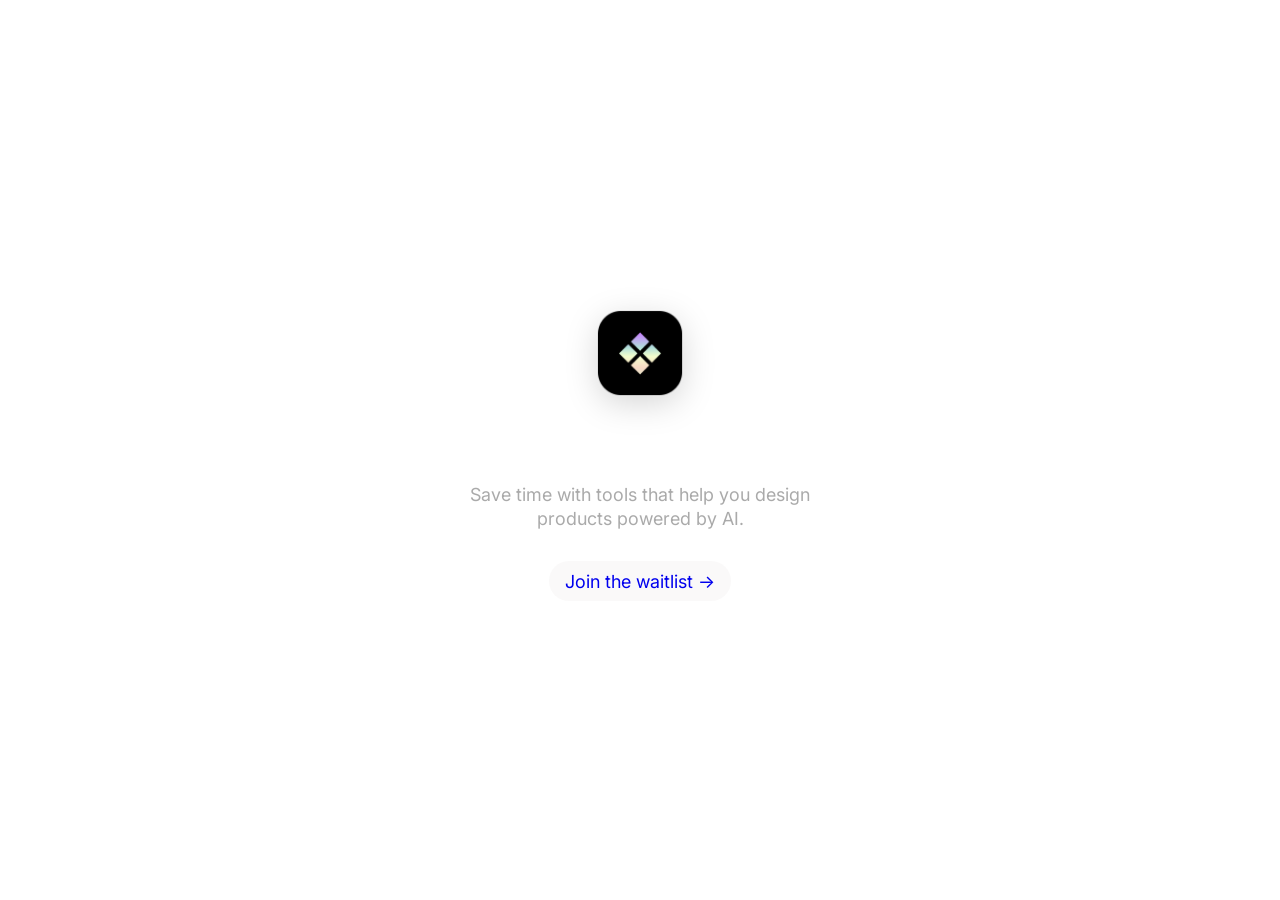
==== index.html @ 4dde7abc "test1" ====
<!DOCTYPE html>
<html lang="en">
<head>
    <meta charset="UTF-8">
    <meta http-equiv="X-UA-Compatible" content="IE=edge">
    <meta name="viewport" content="width=device-width, initial-scale=1.0">
    <link rel="stylesheet" type="text/css" href="style.css">
    <title>Components</title>
</head>
<body>
        <div id="content">
            <img class="fadeInUp1 animated1" src="Icon.png" ></img>
            <h1 class="fadeInUp2 animated2">Automation Tools for Designers</h1>
            <p class="fadeInUp3 animated3">Save time with tools that help you design <br>products powered by AI.</p>
            <a class="fadeInUp4 animated4" id="button" href="google.com">Join the waitlist →</a>
        </div>
</body>
</html>
---- style.css ----
@import url('https://fonts.googleapis.com/css2?family=Inter:wght@400;500&display=swap');

* {
    padding: 0;
    margin: 0;
    font-family: 'Inter', sans-serif;
    -webkit-font-smoothing: antialiased;
}
html, body {
    height:100%;
    overflow: hidden;
  }
body {
    margin: 0;
    padding: 0;
    list-style: none;
    text-decoration: none;
    box-sizing: border-box;
    display: flex;
    justify-content: center;
    align-items: center;
    color: white;
    background: #080808;
    background: url(bg.png) no-repeat center center fixed; 
    -webkit-background-size: cover;
    -moz-background-size: cover;
    -o-background-size: cover;
    background-size: cover;
    opacity: 1;
    -webkit-animation: fadein 3s; /* Safari, Chrome and Opera > 12.1 */
       -moz-animation: fadein 3s; /* Firefox < 16 */
        -ms-animation: fadein 3s; /* Internet Explorer */
         -o-animation: fadein 3s; /* Opera < 12.1 */
            animation: fadein 3s;

}

@keyframes fadein {
    from { opacity: 0; }
    to   { opacity: 1; }
}
img {
    height: 88px;
    margin-bottom: 2rem;
    filter: drop-shadow(0px 8px 16px rgba(0, 0, 0, 0.16));
}
#content {
    text-align: center
}
h1 {
    font-size: 28px;
    font-weight: 500;
    margin-bottom: 1rem;
}
p {
    font-size: 18px;
    color: #AAAAAA;
    margin-bottom: 2.5rem;
    line-height: 24px;
}
#button {
    animation: color-change 5s infinite;
    font-size: 18px;
    padding: .6rem 1rem .6rem 1rem;
    background: rgba(165, 147, 147, 0.06);
    border-radius: 10rem;
    text-decoration: none;
    -webkit-transition: opacity 0.2s ease-in-out;
    -moz-transition: opacity 0.2s ease-in-out;
    -ms-transition: opacity 0.2s ease-in-out;
    -o-transition: opacity 0.2s ease-in-out;
    transition: opacity 0.2s ease-in-out;
}
#button:hover {
    opacity: 0.4;
}

@keyframes color-change {
    0% { color: #DAF4D3; }
    25% { color: #D6BBF4; }
    50% { color: #F5DEC6; }
    75% { color: #B8CBE4; }
    100% { color: #FFFBD6; }
  }
  .animated1 {
    -webkit-animation-duration: 1s;
    animation-duration: 1s;
    -webkit-animation-fill-mode: both;
    animation-fill-mode: both;
    animation-delay: 0.5s;
  }
  
  .animated1.infinite {
    -webkit-animation-iteration-count: infinite;
    animation-iteration-count: infinite;
  }
  
  .animated1.hinge {
    -webkit-animation-duration: 2s;
    animation-duration: 2s;
  }
  @-webkit-keyframes fadeInUp {
    0% {
      opacity: 0;
      -webkit-transform: translate3d(0, 100%, 0);
      transform: translate3d(0, 100%, 0)
    }
    100% {
      opacity: 1;
      -webkit-transform: none;
      transform: none
    }
  }
  
  @keyframes fadeInUp {
    0% {
      opacity: 0;
      -webkit-transform: translate3d(0, 100%, 0);
      -ms-transform: translate3d(0, 100%, 0);
      transform: translate3d(0, 100%, 0)
    }
    100% {
      opacity: 1;
      -webkit-transform: none;
      -ms-transform: none;
      transform: none
    }
  }
  
  .fadeInUp1 {
    -webkit-animation-name: fadeInUp;
    animation-name: fadeInUp
  }
  .animated2 {
    -webkit-animation-duration: 1s;
    animation-duration: 1s;
    -webkit-animation-fill-mode: both;
    animation-fill-mode: both;
    animation-delay: 1s;
  }
  
  .animated2.infinite {
    -webkit-animation-iteration-count: infinite;
    animation-iteration-count: infinite;
  }
  
  .animated2.hinge {
    -webkit-animation-duration: 2s;
    animation-duration: 2s;
  }
  @-webkit-keyframes fadeInUp {
    0% {
      opacity: 0;
      -webkit-transform: translate3d(0, 100%, 0);
      transform: translate3d(0, 100%, 0)
    }
    100% {
      opacity: 1;
      -webkit-transform: none;
      transform: none
    }
  }
  
  @keyframes fadeInUp {
    0% {
      opacity: 0;
      -webkit-transform: translate3d(0, 100%, 0);
      -ms-transform: translate3d(0, 100%, 0);
      transform: translate3d(0, 100%, 0)
    }
    100% {
      opacity: 1;
      -webkit-transform: none;
      -ms-transform: none;
      transform: none
    }
  }
  
  .fadeInUp2 {
    -webkit-animation-name: fadeInUp;
    animation-name: fadeInUp
  }

  .animated3 {
    -webkit-animation-duration: 1s;
    animation-duration: 1s;
    -webkit-animation-fill-mode: both;
    animation-fill-mode: both;
    animation-delay: 1.25s;
  }
  
  .animated3.infinite {
    -webkit-animation-iteration-count: infinite;
    animation-iteration-count: infinite;
  }
  
  .animated3.hinge {
    -webkit-animation-duration: 2s;
    animation-duration: 2s;
  }
  @-webkit-keyframes fadeInUp {
    0% {
      opacity: 0;
      -webkit-transform: translate3d(0, 100%, 0);
      transform: translate3d(0, 100%, 0)
    }
    100% {
      opacity: 1;
      -webkit-transform: none;
      transform: none
    }
  }
  
  @keyframes fadeInUp {
    0% {
      opacity: 0;
      -webkit-transform: translate3d(0, 100%, 0);
      -ms-transform: translate3d(0, 100%, 0);
      transform: translate3d(0, 100%, 0)
    }
    100% {
      opacity: 1;
      -webkit-transform: none;
      -ms-transform: none;
      transform: none
    }
  }
  
  .fadeInUp3 {
    -webkit-animation-name: fadeInUp;
    animation-name: fadeInUp
  }
  .animated4 {
    -webkit-animation-duration: 1s;
    animation-duration: 1s;
    -webkit-animation-fill-mode: both;
    animation-fill-mode: both;
  }
  
  .animated4.infinite {
    -webkit-animation-iteration-count: infinite;
    animation-iteration-count: infinite;
  }
  
  .animated4.hinge {
    -webkit-animation-duration: 2s;
    animation-duration: 2s;
  }
  @-webkit-keyframes fadeInUp {
    0% {
      opacity: 0;
      -webkit-transform: translate3d(0, 100%, 0);
      transform: translate3d(0, 100%, 0)
    }
    100% {
      opacity: 1;
      -webkit-transform: none;
      transform: none
    }
  }
  
  @keyframes fadeInUp {
    0% {
      opacity: 0;
      -webkit-transform: translate3d(0, 100%, 0);
      -ms-transform: translate3d(0, 100%, 0);
      transform: translate3d(0, 100%, 0)
    }
    100% {
      opacity: 1;
      -webkit-transform: none;
      -ms-transform: none;
      transform: none
    }
  }
  
  .fadeInUp4 {
    -webkit-animation-name: fadeInUp;
    animation-name: fadeInUp
  }
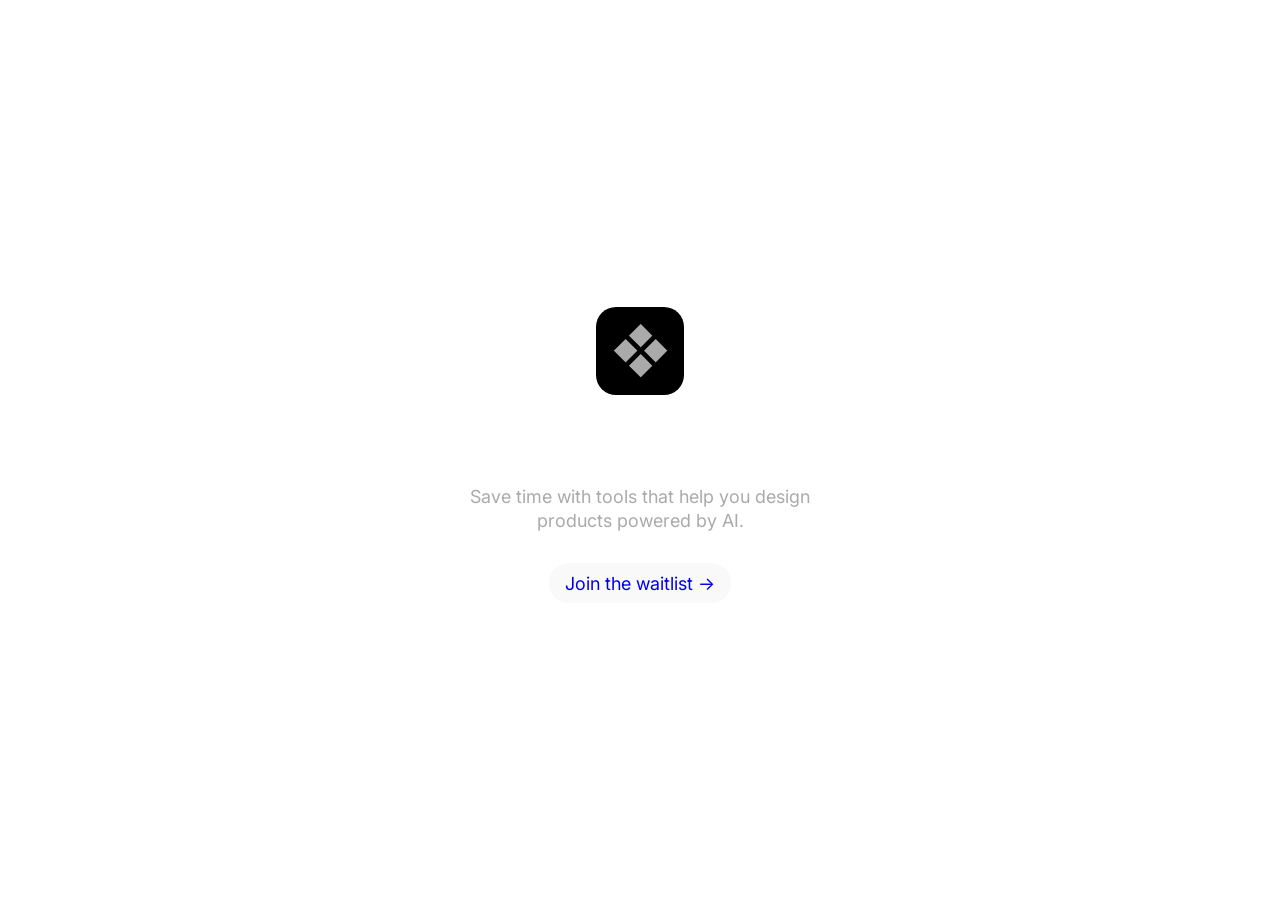
==== commit 84b8420f: "Testish" ====
--- a/index.html
+++ b/index.html
@@ -9,10 +9,14 @@
 </head>
 <body>
         <div id="content">
-            <img class="fadeInUp1 animated1" src="Icon.png" ></img>
+            <div class="logo fadeInUp1 animated1"><p>❖</p></div>
+           <!-- <img class="fadeInUp1 animated1" src="Icon.png" ></img>-->
             <h1 class="fadeInUp2 animated2">Automation Tools for Designers</h1>
             <p class="fadeInUp3 animated3">Save time with tools that help you design <br>products powered by AI.</p>
             <a class="fadeInUp4 animated4" id="button" href="google.com">Join the waitlist →</a>
         </div>
-</body>
-</html>+        <section>
+
+        </section>
+       </body>
+       </html>
--- a/style.css
+++ b/style.css
@@ -34,7 +34,6 @@
             animation: fadein 3s;
 
 }
-
 @keyframes fadein {
     from { opacity: 0; }
     to   { opacity: 1; }
@@ -277,4 +276,16 @@
   .fadeInUp4 {
     -webkit-animation-name: fadeInUp;
     animation-name: fadeInUp
-  }+  }
+
+.logo p{
+  display: inline-block;
+    font-size: 56px;
+    animation: color-change 5s infinite;
+    text-align: center;
+    line-height: 88px;
+    height: 88px;
+    width: 88px;
+    background: black;
+    border-radius: 20px;
+}
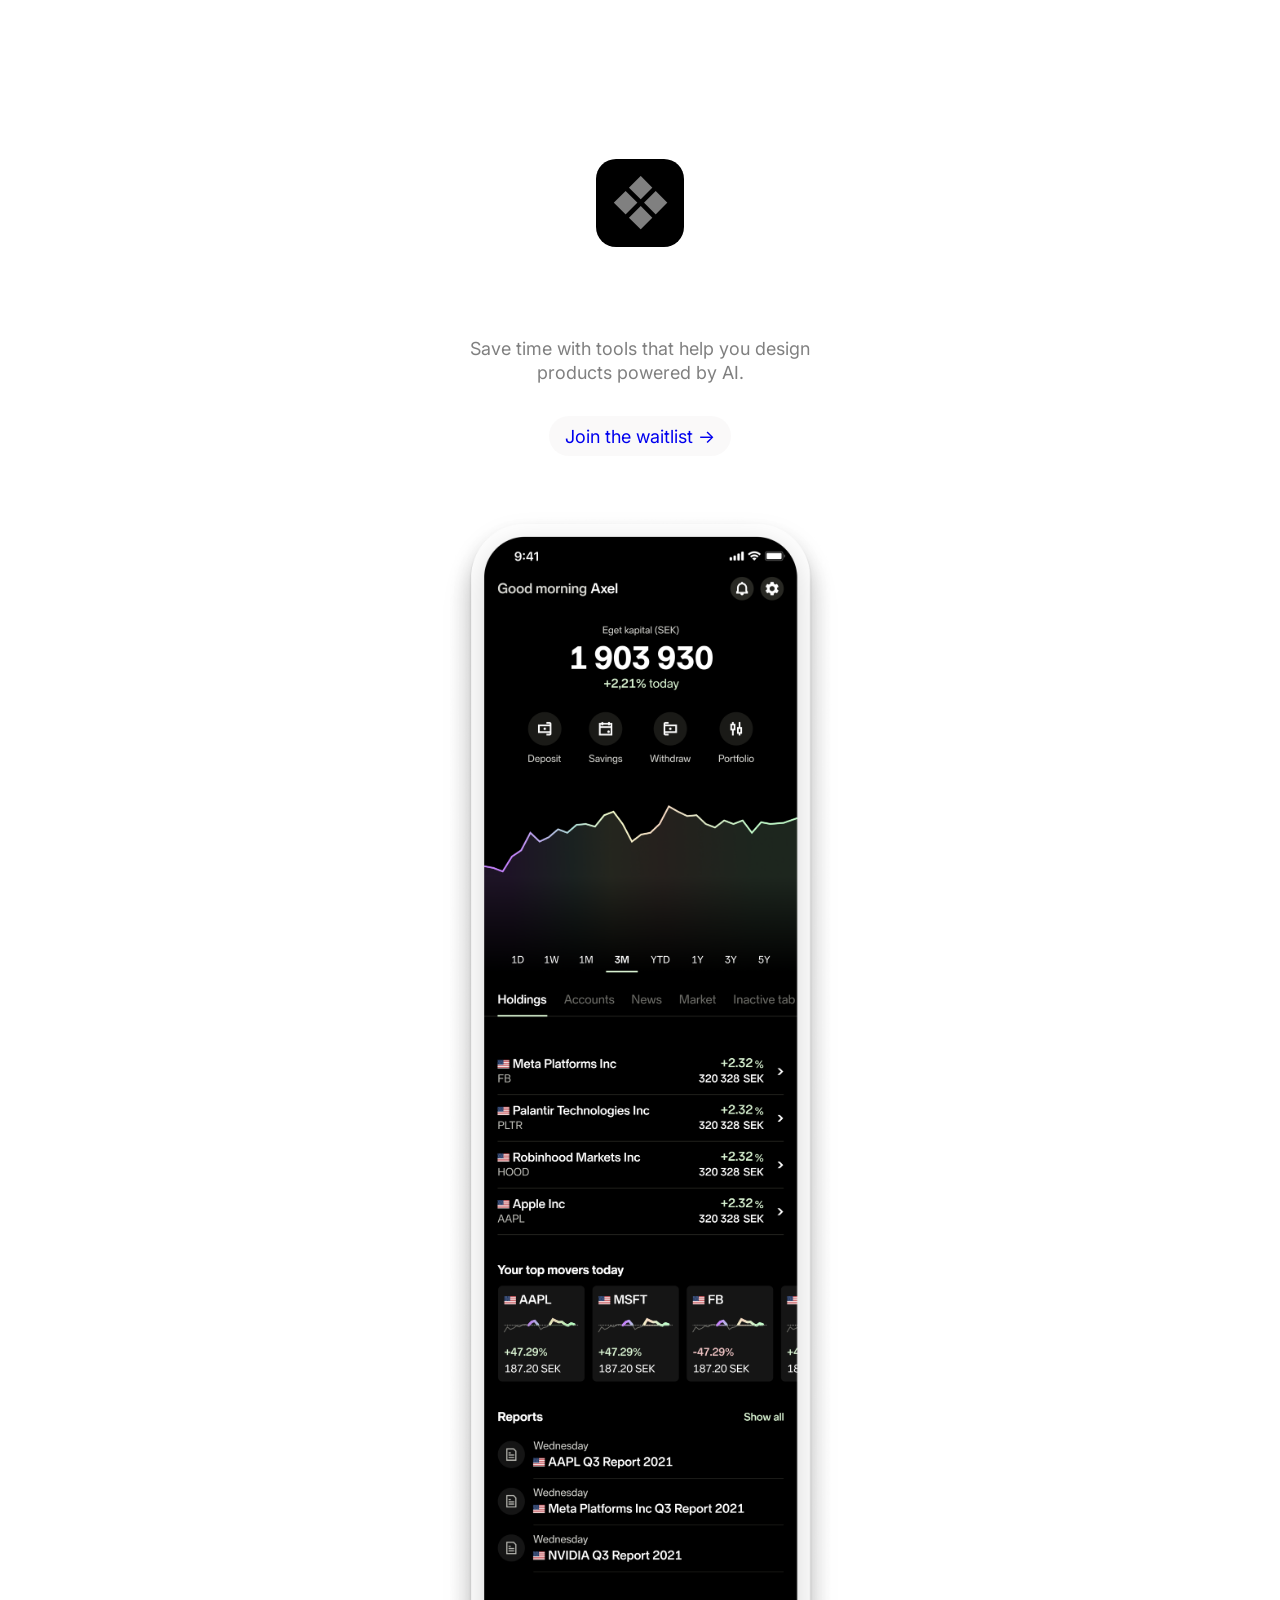
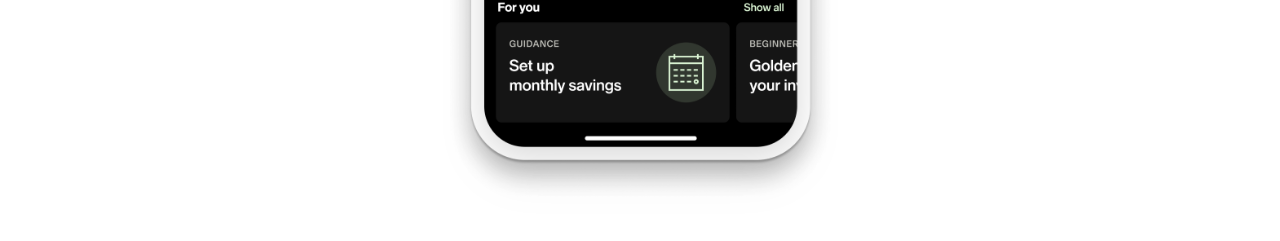
==== commit dea5b729: "Added phone" ====
--- a/index.html
+++ b/index.html
@@ -6,17 +6,25 @@
     <meta name="viewport" content="width=device-width, initial-scale=1.0">
     <link rel="stylesheet" type="text/css" href="style.css">
     <title>Components</title>
+    <meta name="theme-color" 
+      content="#F5DEC6" 
+      media="(prefers-color-scheme: light)">
+<meta name="theme-color" 
+      content="#F5DEC6" 
+      media="(prefers-color-scheme: dark)">
 </head>
 <body>
+    <div id="holder">
         <div id="content">
             <div class="logo fadeInUp1 animated1"><p>❖</p></div>
            <!-- <img class="fadeInUp1 animated1" src="Icon.png" ></img>-->
             <h1 class="fadeInUp2 animated2">Automation Tools for Designers</h1>
             <p class="fadeInUp3 animated3">Save time with tools that help you design <br>products powered by AI.</p>
             <a class="fadeInUp4 animated4" id="button" href="google.com">Join the waitlist →</a>
+            <div class="phone">
+                <img src="iphone.png">
+            </div>
         </div>
-        <section>
-
-        </section>
+    </div>
        </body>
        </html>
--- a/style.css
+++ b/style.css
@@ -8,7 +8,6 @@
 }
 html, body {
     height:100%;
-    overflow: hidden;
   }
 body {
     margin: 0;
@@ -34,6 +33,10 @@
             animation: fadein 3s;
 
 }
+#holder {
+  min-height: 100%;
+  position:relative;
+}
 @keyframes fadein {
     from { opacity: 0; }
     to   { opacity: 1; }
@@ -44,7 +47,8 @@
     filter: drop-shadow(0px 8px 16px rgba(0, 0, 0, 0.16));
 }
 #content {
-    text-align: center
+    margin-top: 40%;
+    text-align: center;
 }
 h1 {
     font-size: 28px;
@@ -53,7 +57,7 @@
 }
 p {
     font-size: 18px;
-    color: #AAAAAA;
+    color: #808080;
     margin-bottom: 2.5rem;
     line-height: 24px;
 }
@@ -288,4 +292,17 @@
     width: 88px;
     background: black;
     border-radius: 20px;
+}
+.phone img {
+  width: 100%;
+  height: 100%;
+  position: relative;
+  bottom: 0;
+}
+.phone {
+  margin-top: 4rem;
+  width: 100%;
+  position: absolute;
+  left: 0;
+  z-index: -10;
 }
